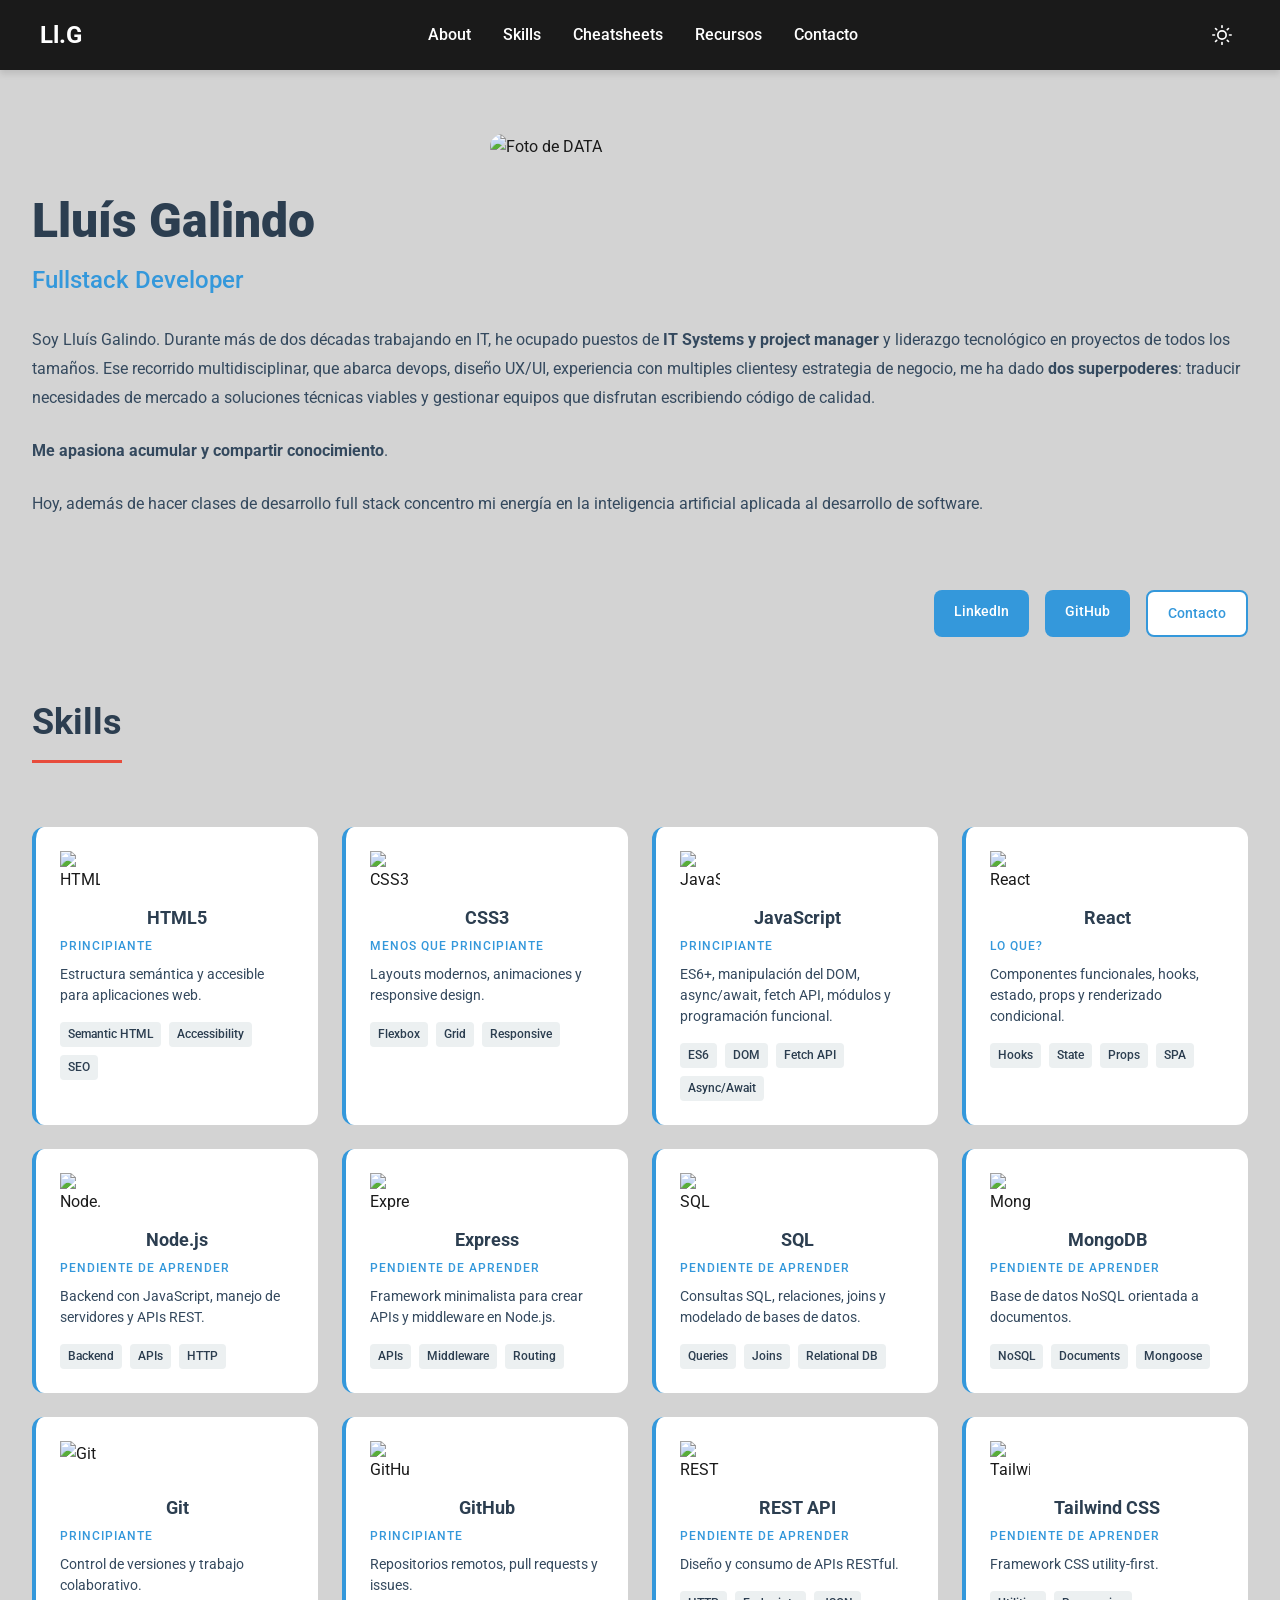
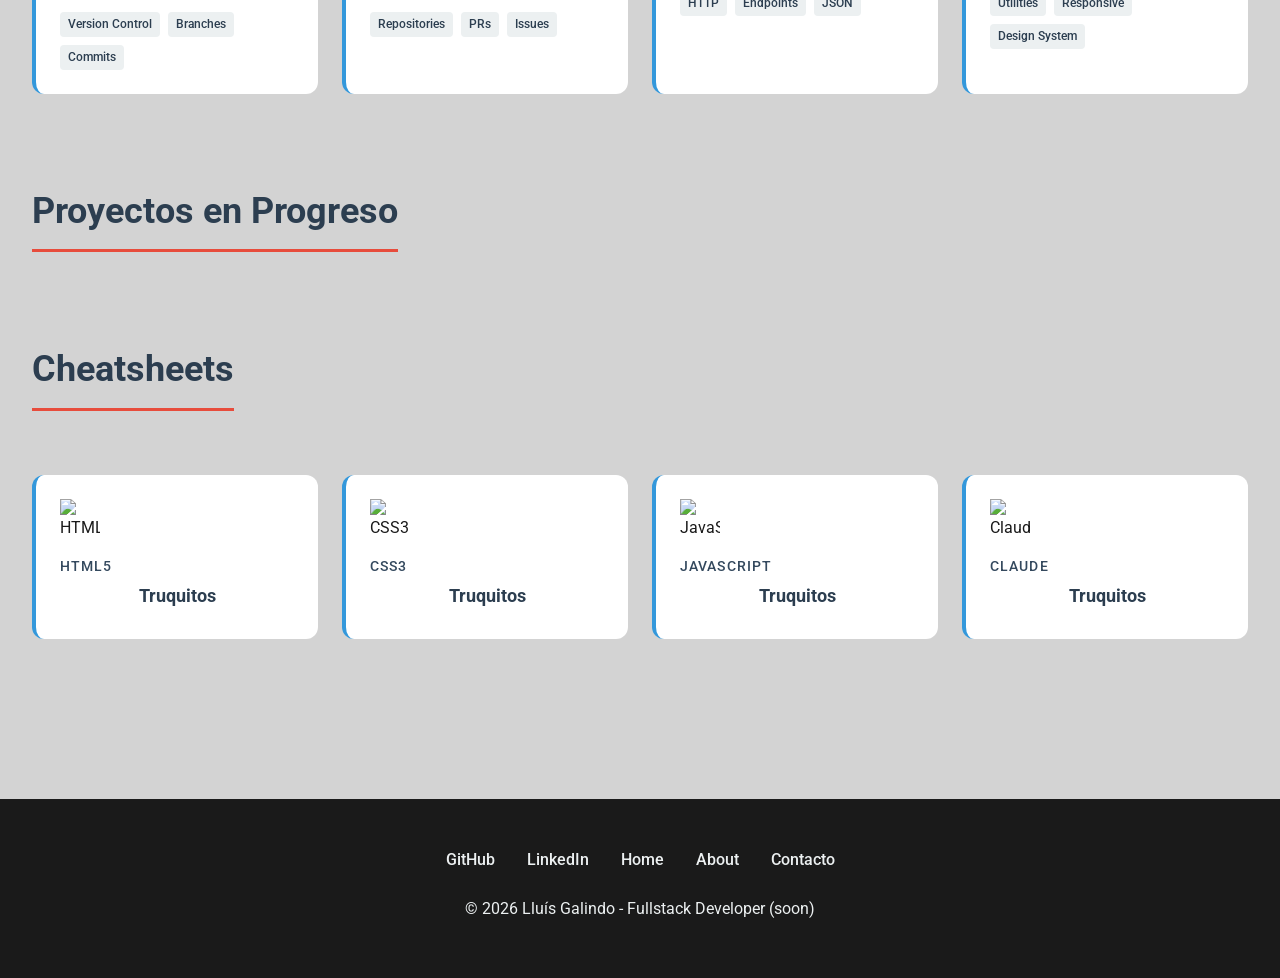
==== index.html @ 4d0cedb8 "afegir el contingut de cheatsheets.html, index.html i styles.css" ====
<!DOCTYPE html>
<html lang="es">
<head>
  <meta charset="UTF-8">
  <meta name="viewport" content="width=device-width, initial-scale=1.0">
  <link rel="icon" type="image/png" href="./imagenes/favicon.png">
  <link rel="stylesheet" href="./styles.css">
  <link rel="stylesheet" href="./reset.css">
  <title>CV & Portfolio de Lluís Galindo</title>
</head>
<body>
  <header></header>
  <main>
    <section class="hero">
      <article class="hero-content">
        <img src="https://res.cloudinary.com/dpfywsrok/image/upload/v1772722823/Dibuix_Lluis_p_lwi6kw.png" alt="Foto de DATA" width="300" style="border-radius: 50px;">
        <div class="hero-text">
          <h1>Lluís Galindo</h1>
          <h2>Fullstack Developer</h2>
          <p>
          Soy Lluís Galindo. Durante más de dos décadas trabajando en IT, he ocupado puestos de <strong>IT Systems y project manager</strong> 
          y liderazgo tecnológico en proyectos de todos los tamaños. 
          Ese recorrido multidisciplinar, que abarca devops, diseño UX/UI, experiencia con multiples clientesy estrategia de negocio, 
          me ha dado <strong>dos superpoderes</strong>: traducir necesidades de mercado a soluciones técnicas viables y 
          gestionar equipos que disfrutan escribiendo código de calidad.
        </p>
        <p>
          <strong>Me apasiona acumular y compartir conocimiento</strong>.</p>
        <p>
          Hoy, además de hacer clases de desarrollo full stack concentro mi energía en la inteligencia artificial aplicada al desarrollo de software.</p>
          </div>
          <div class="hero-buttons">
          <a href="https://www.linkedin.com/in/" target="_blank" class="btn btn-primary">LinkedIn</a>
          <a href="https://github.com/" target="_blank" class="btn btn-primary">GitHub</a>
          <a href="contacto.html" class="btn btn-secondary">Contacto</a>
        </div>
        </article>
    </section>

    <section id="skills" class="section">
      <h2>Skills</h2>
      <div id="skills-container"></div>
    </section>

    <section class="section">
      <h2>Proyectos en Progreso</h2>
    </section>

    <section id="cheatsheets" class="section">
      <h2>Cheatsheets</h2>
      <div class="cheatsheets-container">
        <a href="cheatsheets.html" class="skill-card">
          <div class="skill-icon">
            <img src="https://cdn.simpleicons.org/html5/E34F26" alt="HTML5 logo" width="48" height="48">
          </div>
          <p class="skill-name">HTML5</p>
          <h3>Truquitos</h3>
        </a>
        <a href="cheatsheets.html" class="skill-card">
          <div class="skill-icon">
            <img src="https://cdn.simpleicons.org/css/3178C6" alt="CSS3 logo" width="48" height="48">
          </div>
          <p class="skill-name">CSS3</p>
          <h3>Truquitos</h3>
        </a>
        <a href="cheatsheets.html" class="skill-card">
          <div class="skill-icon">
            <img src="https://cdn.simpleicons.org/javascript/F7DF1E" alt="JavaScript logo" width="48" height="48">
          </div>
          <p class="skill-name">JavaScript</p>
          <h3>Truquitos</h3>
        </a>
        <a href="cheatsheets.html" class="skill-card">
          <div class="skill-icon">
            <img src="https://cdn.simpleicons.org/claude/000000" alt="Claude logo" width="48" height="48">
          </div>
          <p class="skill-name">Claude</p>
          <h3>Truquitos</h3>
        </a>
      </div>
    </section>
  </main>
  <footer></footer>
  <script type="module" src="./js/main.js"></script>
</body>
</html>
---- styles.css ----
/* Import Google Fonts - Roboto */
@import url('https://fonts.googleapis.com/css2?family=Roboto:wght@300;400;500;700;900&display=swap');
:root {
  /* Colores principales */
  --primary: #2c3e50;        
  --secondary: #e74c3c;      
  --accent: #3498db;         
  --highlight: #f39c12;      
  --success: #27ae60; 
  
 /* Colores neutros */
  --dark: #1a1a1a;
  --grey-dark: #34495e;
  --grey: #7f8c8d;
  --grey-light: #ecf0f1;
  --light: #f8f9fa;
  --white: #ffffff;

    /* Tipografía */
  --font-light: 300;
  --font-regular: 400;
  --font-medium: 500;
  --font-bold: 700;
  --font-black: 900;

/* Tamaños de fuente */
  --fs-xs: 0.75rem;      /* 12px */
  --fs-sm: 0.875rem;     /* 14px */
  --fs-base: 1rem;       /* 16px */
  --fs-lg: 1.125rem;     /* 18px */
  --fs-xl: 1.25rem;      /* 20px */
  --fs-2xl: 1.5rem;      /* 24px */
  --fs-3xl: 1.875rem;    /* 30px */
  --fs-4xl: 2.25rem;     /* 36px */
  --fs-5xl: 3rem;        /* 48px */
  
  /* Espaciado */
  --spacing-xs: 0.5rem;
  --spacing-sm: 1rem;
  --spacing-md: 1.5rem;
  --spacing-lg: 2rem;
  --spacing-xl: 3rem;
  --spacing-2xl: 4rem;
  
  /* Transiciones */
  --transition-fast: 0.2s ease;
  --transition-base: 0.3s ease;
  --transition-slow: 0.5s ease;
  
  /* Breakpoints (usados en media queries) */
  --bp-sm: 576px;
  --bp-md: 768px;
  --bp-lg: 992px;
  --bp-xl: 1200px;
  
  /* Bordes */
  --radius-sm: 4px;
  --radius-md: 8px;
  --radius-lg: 12px;
  --radius-xl: 16px;
  --radius-full: 999px;
  
  /* Sombras */
  --shadow-sm: 0 1px 3px rgba(0, 0, 0, 0.1);
  --shadow-md: 0 4px 6px rgba(0, 0, 0, 0.1);
  --shadow-lg: 0 10px 25px rgba(0, 0, 0, 0.15);
  --shadow-xl: 0 20px 40px rgba(0, 0, 0, 0.2);
}

/* Estilos globales */

body {
  font-family: 'Roboto', sans-serif;
  font-weight: var(--font-regular);
  color: var(--dark);
  background-color: var(--light);
}

/* Header */
header {
  position: sticky;
  top: 0;
  background-color: var(--dark);
  box-shadow: var(--shadow-md);
  z-index: 1000;
  padding: var(--spacing-sm) var(--spacing-lg);
}

nav {
  display: flex;
  justify-content: space-between;
  align-items: center;
  max-width: 1200px;
  margin: 0 auto;
  color: var(--white);
}

.logo {
  font-size: var(--fs-2xl);
  font-weight: var(--font-black);
  color: var(--white);
  transition: color var(--transition-base);
}

.logo:hover {
  color: var(--secondary);
  
}

.nav-links {
  display: flex;
  gap: var(--spacing-lg);
  color: var(--white);
  flex: 1;
  justify-content: center;
}
.nav-links.active {
  display: flex;
  flex-direction: column;
  position: absolute;
  top: 60px;
  left: 0;
  width: 100%;
  background-color: var(--dark);
  padding: var(--spacing-md) var(--spacing-lg);
  gap: var(--spacing-sm);
  z-index: 999;
}

.nav-links.active a {
  color: var(--white);
}
.nav-links a {
  color: var(--white);
  font-weight: var(--font-medium);
  transition: color var(--transition-base);
  position: relative;
}

.nav-links a::after {
  content: '';
  position: absolute;
  bottom: -5px;
  left: 0;
  width: 0;
  height: 2px;
  background-color: var(--secondary);
  transition: width var(--transition-base);
}

.nav-links a:hover {
  color: var(--secondary);
}

.nav-links a:hover::after {
  width: 100%;
}

.nav-links a.active {
  color: var(--secondary);
  font-weight: var(--font-bold);
}

.nav-links a.active::after {
  width: 100%;
}


/* Dark Mode Toggle Button */
.dark-mode-toggle {
  display: flex;
  background: none;
  border: none;
  color: var(--white);
  cursor: pointer;
  padding: var(--spacing-xs);
  border-radius: var(--radius-sm);
  transition: all var(--transition-base);
}

.dark-mode-toggle:hover {
  background-color: var(--grey-light);
  transform: rotate(15deg);
}

.dark-mode-toggle svg {
  display: block;
}
/* Dark Mode */
body.dark-mode {
  background-color: #1a1a1a;
  color: #f8f9fa;
}

body.dark-mode header {
  background-color: #0a0a0a;
}

body.dark-mode main {
  background-color: #2a2a2a;
}

body.dark-mode .section h2 {
  color: #f8f9fa;
}

body.dark-mode .skill-card {
  background-color: #2c2c2c;
  color: #f8f9fa;
}

body.dark-mode .skill-card h3 {
  color: #f8f9fa;
}

body.dark-mode .skill-description {
  color: #ccc;
}

body.dark-mode .skill-tags .tag {
  background-color: #444;
  color: #f8f9fa;
}

body.dark-mode footer {
  background-color: #0a0a0a;
}

body.dark-mode .hero-text h1 {
  color: #f8f9fa;
}
body.dark-mode p {
  color: #ffffff;
}
/* Hamburger Menu */
#menu-toggle {
  display: none;
}
.hamburger {
  display: none; /* Hidden by default, shown in media query */
  flex-direction: column;
  justify-content: space-between;
  width: 30px;
  height: 24px;
  gap: 5px;
  cursor: pointer;
  z-index: 1001; /* Ensure it's above other content */
}

.hamburger span {
  display: block;
  width: 100%;
  height: 3px;
  background: white;
  border-radius: 2px;
  transition: all 0.3s ease;
}

/* Animación: hamburguesa activa */
.hamburger.active span:nth-child(1) {
  transform: translateY(10.5px) rotate(45deg);
}

.hamburger.active span:nth-child(2) {
  opacity: 0;
}

.hamburger.active span:nth-child(3) {
  transform: translateY(-10.5px) rotate(-45deg);
}

/* Main */
main {
  /*max-width: 1200px;*/
  margin: 0 auto;
  padding: var(--spacing-2xl) var(--spacing-lg);
  background-color: lightgrey;
  
  }



/* Hero Section */
.hero {
  margin-bottom: var(--spacing-2xl);
}

.hero-content {
  display: flex;
  flex-direction: column;
  align-items: center;
  gap: var(--spacing-lg);
}

.hero-image {
  width: 100%;
  border-radius: var(--radius-xl);
}

.hero-text {
  text-align: left;
}

.hero-text h1 {
  font-size: var(--fs-5xl);
  font-weight: var(--font-black);
  color: var(--primary);
  margin-bottom: var(--spacing-sm);
}

.hero-text h2 {
  font-size: var(--fs-2xl);
  font-weight: var(--font-medium);
  color: var(--accent);
  margin-bottom: var(--spacing-lg);
}

.hero-text p {
  margin-bottom: var(--spacing-md);
  color: var(--grey-dark);
  line-height: 1.8;
}

/* Hero Buttons */
.hero-buttons {
  display: flex;
  gap: var(--spacing-sm);
  justify-content: flex-end;
  margin-top: var(--spacing-sm);
  width: 100%;
}

.btn {
  padding: 10px 20px;
  font-weight: var(--font-medium);
  font-size: var(--fs-sm);
  border-radius: var(--radius-md);
  transition: all var(--transition-base);
  text-decoration: none;
  display: inline-block;
}

.btn-primary {
  background-color: var(--accent);
  color: var(--white);
}

.btn-primary:hover {
  background-color: var(--white);
  color: var(--accent);
  transform: translateY(-2px);
  box-shadow: var(--shadow-md);
}

.btn-secondary {
  background-color: var(--white);
  color: var(--accent);
  border: 2px solid var(--accent);
}

.btn-secondary:hover {
  background-color: var(--accent);
  color: var(--white);
  transform: translateY(-2px);
  box-shadow: var(--shadow-md);
}

/* Sections */
.section {
  margin-bottom: var(--spacing-2xl);
  position: relative;
}

.section h2 {
  font-size: var(--fs-4xl);
  font-weight: var(--font-bold);
  color: var(--primary);
  margin-bottom: var(--spacing-lg);
  padding-bottom: var(--spacing-sm);
  border-bottom: 3px solid var(--secondary);
  display: inline-block;
}

/* Skills */
.skills-grid {
  display: flex;
  flex-wrap: wrap;
  gap: var(--spacing-md);
  justify-content: center;
}
#skills-container {
  display: flex;
  flex-wrap: wrap;
  gap: var(--spacing-md);
  padding: var(--spacing-lg) 0;
}
.cheatsheets-container {
  display: flex;
  flex-wrap: wrap;
  gap: var(--spacing-md);
  padding: var(--spacing-lg) 0;
}
.skill-card {
  flex: 1 1 calc(25% - var(--spacing-md));
  min-width: 220px;
  background-color: var(--white);
  padding: var(--spacing-md);
  border-radius: var(--radius-lg);
  border-left: 4px solid var(--accent);
  text-decoration: none;
  color: inherit;
  transition: all var(--transition-base);
}

.skill-icon {
  margin-bottom: var(--spacing-sm);
}

.skill-icon img {
  width: 40px;
  height: 40px;
}

.skill-name {
  margin: 0 0 var(--spacing-xs);
  color: var(--grey-dark);
  font-size: var(--fs-sm);
  font-weight: var(--font-medium);
  text-transform: uppercase;
  letter-spacing: 0.08em;
}

.skill-card h3 {
  font-size: var(--fs-lg);
  font-weight: var(--font-bold);
  color: var(--primary);
  margin-bottom: var(--spacing-xs);
  text-align: center;
}

.skill-level {
  font-size: var(--fs-xs);
  color: var(--accent);
  font-weight: var(--font-medium);
  margin-bottom: var(--spacing-xs);
  text-transform: uppercase;
  letter-spacing: 1px;
}

.skill-description {
  font-size: var(--fs-sm);
  color: var(--grey-dark);
  line-height: 1.5;
  margin-bottom: var(--spacing-sm);
}

.skill-tags {
  display: flex;
  flex-direction: row;
  flex-wrap: wrap;
  gap: var(--spacing-xs);
}

.skill-tags .tag {
  font-size: var(--fs-xs);
  background-color: var(--grey-light);
  color: var(--primary);
  padding: 3px 8px;
  border-radius: var(--radius-sm);
  font-weight: var(--font-medium);
}
/* Projects */
.projects-grid {
  display: flex;
  flex-wrap: wrap;
  gap: var(--spacing-lg);
  justify-content: center;
}

.project-card {
  background-color: var(--white);
  padding: var(--spacing-xl);
  border-radius: var(--radius-lg);
  box-shadow: var(--shadow-md);
  transition: all var(--transition-base);
  flex: 1 1 300px;
  max-width: 500px;
}

.project-card:hover {
  transform: translateY(-8px);
  box-shadow: var(--shadow-xl);
}

.project-card h3 {
  font-size: var(--fs-2xl);
  font-weight: var(--font-bold);
  color: var(--secondary);
  margin-bottom: var(--spacing-sm);
}

.project-card p {
  color: var(--grey);
  margin-bottom: var(--spacing-md);
}

.project-card ul {
  list-style: none;
  padding-left: 0;
}

.project-card ul li {
  color: var(--grey-dark);
  padding: var(--spacing-xs) 0;
  padding-left: var(--spacing-lg);
  position: relative;
}

.project-card ul li::before {
  content: '▸';
  position: absolute;
  left: 0;
  color: var(--highlight);
  font-weight: var(--font-bold);
}

/* Cheatsheets */
.cheatsheets-grid {
  display: flex;
  flex-wrap: wrap;
  gap: var(--spacing-lg);
  justify-content: center;
}

.cheatsheet-card {
  background: linear-gradient(135deg, var(--accent) 0%, var(--primary) 100%);
  padding: var(--spacing-xl);
  border-radius: var(--radius-lg);
  color: var(--white);
  box-shadow: var(--shadow-md);
  transition: all var(--transition-base);
  flex: 1 1 250px;
  max-width: 350px;
}

.cheatsheet-card:hover {
  transform: translateY(-5px) scale(1.02);
  box-shadow: var(--shadow-xl);
}

.cheatsheet-card h3 {
  font-size: var(--fs-xl);
  font-weight: var(--font-bold);
  margin-bottom: var(--spacing-sm);
}

.cheatsheet-card p {
  font-size: var(--fs-sm);
  opacity: 0.9;
}

/* Contact Section */
.contact-section {
  display: flex;
  flex-direction: column;
  align-items: flex-start;
  padding: var(--spacing-2xl) var(--spacing-lg);
  max-width: 1200px;
  margin: 0 auto;
  width: 100%;
}

.contact-section h1 {
  font-size: var(--fs-4xl);
  font-weight: var(--font-bold);
  color: var(--primary);
  margin-bottom: var(--spacing-sm);
  padding-bottom: var(--spacing-sm);
  border-bottom: 3px solid var(--secondary);
  text-align: left;
}

.contact-intro {
  color: var(--grey);
  margin-bottom: var(--spacing-xl);
  text-align: left;
  font-size: var(--fs-lg);
  font-weight: var(--font-regular);
}

.contact-container {
  width: 100%;
  background-color: var(--white);
  padding: var(--spacing-xl);
  border-radius: var(--radius-lg);
  border: 1px solid var(--grey-light);
}

.contact-form {
  display: flex;
  flex-direction: column;
  gap: var(--spacing-lg);
  width: 100%;
}

.form-group {
  display: flex;
  flex-direction: column;
  gap: var(--spacing-xs);
}

.form-group label {
  font-weight: var(--font-medium);
  color: var(--grey-dark);
}

.form-group input,
.form-group textarea {
  padding: var(--spacing-sm) var(--spacing-md);
  border: 1px solid var(--grey-light);
  border-radius: var(--radius-sm);
  transition: all var(--transition-base);
  background-color: var(--white);
  font-size: var(--fs-base);
}

.form-group input:focus,
.form-group textarea:focus {
  outline: none;
  border-color: var(--accent);
  box-shadow: 0 0 0 3px rgba(52, 152, 219, 0.1);
}

.form-group textarea {
  resize: vertical;
  min-height: 120px;
}

.btn-submit {
  padding: var(--spacing-sm) var(--spacing-xl);
  background-color: var(--accent);
  color: var(--white);
  font-weight: var(--font-medium);
  border-radius: var(--radius-md);
  border: none;
  transition: all var(--transition-base);
  position: absolute;
  right: 0;
  bottom: -60px;
  font-size: var(--fs-base);
}

.btn-submit:hover {
  background-color: var(--primary);
  transform: translateY(-2px);
  box-shadow: var(--shadow-md);
}

/* Dark mode for forms */
body.dark-mode .form-group input,
body.dark-mode .form-group textarea {
  background-color: var(--dark);
  color: var(--white);
  border-color: var(--grey);
}

body.dark-mode .form-group label {
  color: var(--grey-light);
}

body.dark-mode .form-group input:focus,
body.dark-mode .form-group textarea:focus {
  border-color: var(--accent);
  box-shadow: 0 0 0 3px rgba(52, 152, 219, 0.2);
}

/* Footer */
footer {
  background-color: var(--dark);
  color: var(--grey-light);
  padding: var(--spacing-xl);
  text-align: center;
}

.footer-nav {
  display: flex;
  justify-content: center;
  gap: var(--spacing-lg);
  margin-bottom: var(--spacing-md);
}

.footer-nav a {
  color: var(--grey-light);
  font-weight: var(--font-medium);
  transition: color var(--transition-base);
}

.footer-nav a:hover {
  color: var(--highlight);
}

footer p {
  margin: var(--spacing-xs) 0;
}

.heart {
  display: inline-block;
  color: var(--secondary);
  font-size: var(--fs-xl);
  animation: heartbeat 1.5s infinite;
}

/* Animación heartbeat */
@keyframes heartbeat {
  0%, 100% {
    transform: scale(1);
  }
  14% {
    transform: scale(1.3);
  }
  28% {
    transform: scale(1);
  }
  42% {
    transform: scale(1.2);
  }
  70% {
    transform: scale(1);
  }
}

/* Responsive Design */
@media (max-width: 992px) {
  .hero-text h1 {
    font-size: var(--fs-4xl);
  }
  
  .btn {
    text-align: center;
  }
}

@media (max-width: 768px) {
  header {
    padding: var(--spacing-sm);
  }
  nav {
    position: relative;
  }
  /* Ocultar menú y mostrar hamburguesa */
  .nav-links {
    display: none;
  }
  
  .hamburger {
    display: flex;
     margin-left: auto;
  }
  
  .dark-mode-toggle {
    display: flex;
    margin-left: var(--spacing-sm);
  }
  
  main {
    padding: var(--spacing-lg) var(--spacing-sm);
  }
  
  .hero-text h1 {
    font-size: var(--fs-3xl);
  }
  
  .hero-text h2 {
    font-size: var(--fs-xl);
  }
  
  .section h2 {
    font-size: var(--fs-3xl);
  }
  
  .contact-container {
    padding: var(--spacing-lg);
  }
  
  .skill-card {
    min-width: 120px;
  }

  /* Show nav-links when menu-toggle is checked and on smaller screens */
  #menu-toggle:checked ~ .nav-links {
    display: flex;
    flex-direction: column;
    position: absolute;
    top: 60px; /* Adjust based on header height */
    left: 0;
    width: 100%;
    background-color: var(--white);
    box-shadow: var(--shadow-md);
    padding: var(--spacing-md) var(--spacing-lg);
    gap: var(--spacing-sm);
  }

  .nav-links li {
    width: 100%;
    text-align: center;
  }
}

@media (max-width: 576px) {
  .nav-links {
    flex-direction: column;
    gap: var(--spacing-xs);
  }
  
  .footer-nav {
    flex-direction: column;
    gap: var(--spacing-sm);
  }
    .hero-buttons {
    flex-direction: column;
    width: 100%;
    max-width: 300px;
  }
}
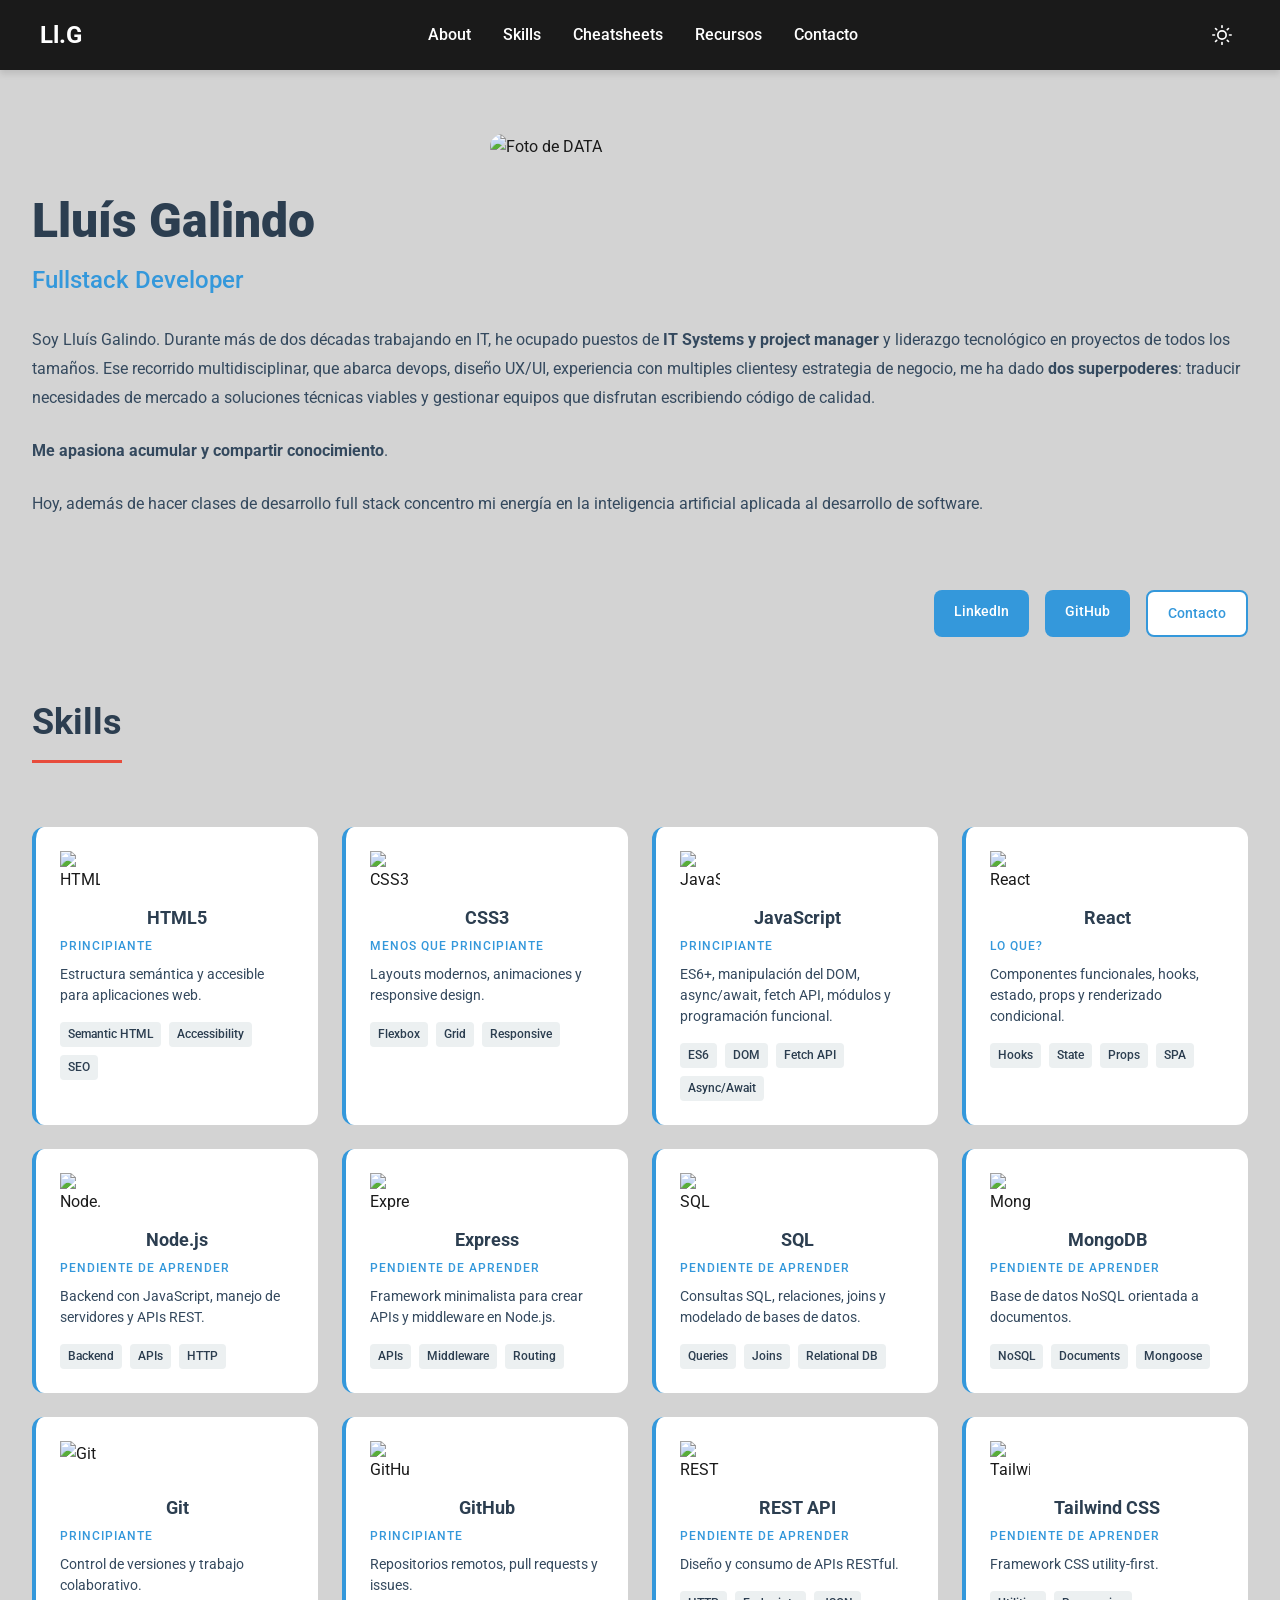
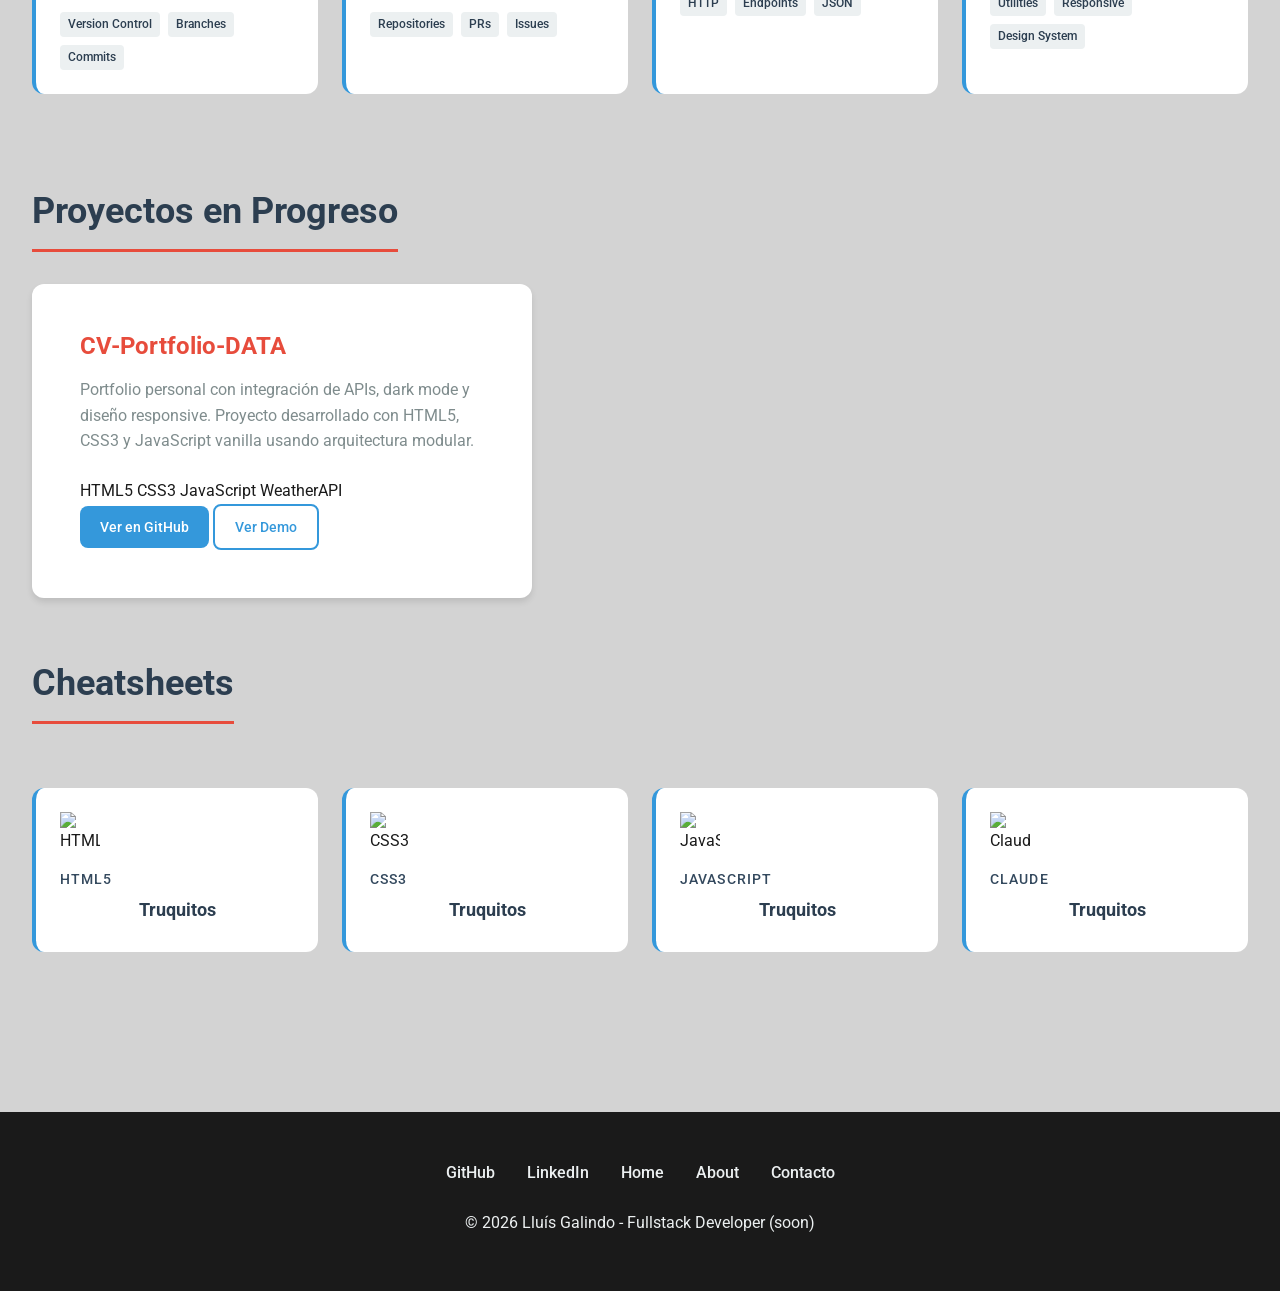
==== commit d39b598d: "bug fixed + secció projectes actualitzada" ====
--- a/index.html
+++ b/index.html
@@ -4,8 +4,8 @@
   <meta charset="UTF-8">
   <meta name="viewport" content="width=device-width, initial-scale=1.0">
   <link rel="icon" type="image/png" href="./imagenes/favicon.png">
+  <link rel="stylesheet" href="./reset.css">
   <link rel="stylesheet" href="./styles.css">
-  <link rel="stylesheet" href="./reset.css">
   <title>CV & Portfolio de Lluís Galindo</title>
 </head>
 <body>
@@ -42,34 +42,54 @@
       <div id="skills-container"></div>
     </section>
 
-    <section class="section">
+       <section class="section">
       <h2>Proyectos en Progreso</h2>
+      <div class="projects-container">
+        <article class="project-card">
+          <h3>CV-Portfolio-DATA</h3>
+          <p>Portfolio personal con integración de APIs, dark mode y diseño responsive. Proyecto desarrollado con HTML5, CSS3 y JavaScript vanilla usando arquitectura modular.</p>
+          <div class="project-tech">
+            <span class="tag">HTML5</span>
+            <span class="tag">CSS3</span>
+            <span class="tag">JavaScript</span>
+            <span class="tag">WeatherAPI</span>
+          </div>
+          <div class="project-links">
+            <a href="https://github.com/" target="_blank" rel="noopener noreferrer" class="btn btn-primary">
+              Ver en GitHub
+            </a>
+            <a href="https:///" target="_blank" rel="noopener noreferrer" class="btn btn-secondary">
+              Ver Demo
+            </a>
+          </div>
+        </article>
+      </div>
     </section>
 
     <section id="cheatsheets" class="section">
       <h2>Cheatsheets</h2>
       <div class="cheatsheets-container">
-        <a href="cheatsheets.html" class="skill-card">
+        <div class="skill-card">
           <div class="skill-icon">
             <img src="https://cdn.simpleicons.org/html5/E34F26" alt="HTML5 logo" width="48" height="48">
           </div>
           <p class="skill-name">HTML5</p>
-          <h3>Truquitos</h3>
-        </a>
-        <a href="cheatsheets.html" class="skill-card">
+          <h3><a href="documents/Cheatsheet_sprint_1.pdf" target="_blank" rel="noopener noreferrer" class="card-link" onclick="window.open(this.href, '_blank', 'noopener,noreferrer,width=1000,height=700'); return false;">Truquitos</a></h3>
+        </div>
+        <div class="skill-card">
           <div class="skill-icon">
             <img src="https://cdn.simpleicons.org/css/3178C6" alt="CSS3 logo" width="48" height="48">
           </div>
           <p class="skill-name">CSS3</p>
-          <h3>Truquitos</h3>
-        </a>
-        <a href="cheatsheets.html" class="skill-card">
+          <h3><a href="documents/CSS3 Cheatsheet_sprint_2_1.pdf" target="_blank" rel="noopener noreferrer" class="card-link" onclick="window.open(this.href, '_blank', 'noopener,noreferrer,width=1000,height=700'); return false;">Truquitos</a></h3>
+        </div>
+        <div class="skill-card">
           <div class="skill-icon">
             <img src="https://cdn.simpleicons.org/javascript/F7DF1E" alt="JavaScript logo" width="48" height="48">
           </div>
           <p class="skill-name">JavaScript</p>
-          <h3>Truquitos</h3>
-        </a>
+          <h3><a href="documents/%C2%BFC%C3%B3mo%20funciona%20realmente%20Claude%20Code%3F%20.pages" target="_blank" rel="noopener noreferrer" class="card-link" onclick="window.open(this.href, '_blank', 'noopener,noreferrer,width=1000,height=700'); return false;">Truquitos</a></h3>
+        </div>
         <a href="cheatsheets.html" class="skill-card">
           <div class="skill-icon">
             <img src="https://cdn.simpleicons.org/claude/000000" alt="Claude logo" width="48" height="48">
--- a/styles.css
+++ b/styles.css
@@ -436,6 +436,15 @@
   color: var(--primary);
   margin-bottom: var(--spacing-xs);
   text-align: center;
+}
+
+.card-link {
+  color: var(--primary);
+  text-decoration: none;
+}
+
+.card-link:hover {
+  color: var(--secondary);
 }
 
 .skill-level {
@@ -822,3 +831,178 @@
     max-width: 300px;
   }
 }
+.resources-section {
+  max-width: 1200px;
+  margin: 0 auto;
+  padding: var(--spacing-xl) var(--spacing-md);
+}
+
+.resources-section h1 {
+  text-align: left;
+  font-size: var(--fs-4xl);
+  font-weight: var(--font-bold);
+  color: var(--primary);
+  margin-bottom: var(--spacing-sm);
+  padding-bottom: var(--spacing-sm);
+  border-bottom: 3px solid var(--secondary);
+  display: inline-block;
+}
+
+.section-subtitle {
+  text-align: left;
+  color: var(--text-secondary);
+  font-size: 1.1rem;
+  margin-bottom: var(--spacing-xl);
+}
+
+/* Tabs */
+.resources-tabs {
+  display: flex;
+  gap: var(--spacing-sm);
+  flex-wrap: wrap;
+  justify-content: center;
+  margin-bottom: var(--spacing-lg);
+  padding-bottom: var(--spacing-md);
+  border-bottom: 2px solid var(--light-gray);
+}
+
+.tab-btn {
+  background-color: transparent;
+  border: 2px solid var(--light-gray);
+  color: var(--primary);
+  padding: var(--spacing-sm) var(--spacing-md);
+  border-radius: var(--border-radius);
+  font-size: 0.95rem;
+  font-weight: 500;
+  cursor: pointer;
+  transition: all var(--transition-normal);
+}
+
+.tab-btn:hover {
+  border-color: var(--accent);
+  color: var(--accent);
+}
+
+.tab-btn.active {
+  background-color: var(--accent);
+  border-color: var(--accent);
+  color: var(--white);
+}
+
+/* Tab Panels */
+.tabs-content {
+  min-height: 400px;
+}
+
+.tab-panel {
+  display: none;
+}
+
+.tab-panel.active {
+  display: block;
+  animation: fadeIn 0.3s ease-in;
+}
+
+@keyframes fadeIn {
+  from {
+    opacity: 0;
+    transform: translateY(10px);
+  }
+  to {
+    opacity: 1;
+    transform: translateY(0);
+  }
+}
+
+/* Resources Grid */
+.resources-grid {
+  display: flex;
+  flex-wrap: wrap;
+  gap: var(--spacing-md);
+}
+
+.resource-card {
+  flex: 1 1 calc(50% - var(--spacing-md));
+  background-color: var(--white);
+  border-radius: var(--border-radius);
+  padding: var(--spacing-md);
+  box-shadow: var(--shadow-sm);
+  text-decoration: none;
+  color: var(--primary);
+  transition: all var(--transition-normal);
+  border-left: 4px solid var(--accent);
+}
+
+.resource-card:hover {
+  transform: translateY(-4px);
+  box-shadow: var(--shadow-md);
+  border-left-color: var(--secondary);
+}
+
+.resource-card h3 {
+  font-size: 1.2rem;
+  font-weight: 700;
+  color: var(--primary);
+  margin-bottom: var(--spacing-xs);
+}
+
+.resource-card p {
+  font-size: 0.9rem;
+  color: var(--text-secondary);
+  line-height: 1.5;
+}
+
+/* Dark Mode for Resources */
+body.dark-mode .resources-section h1 {
+  color: var(--primary);
+}
+
+body.dark-mode .tab-btn {
+  border-color: #3a3a3a;
+  color: var(--primary);
+}
+
+body.dark-mode .tab-btn:hover {
+  border-color: var(--accent);
+  color: var(--accent);
+}
+
+body.dark-mode .tab-btn.active {
+  background-color: var(--accent);
+  border-color: var(--accent);
+  color: var(--white);
+}
+
+body.dark-mode .resource-card {
+  background-color: #1e1e1e;
+  border: 1px solid #3a3a3a;
+  border-left: 4px solid var(--accent);
+}
+
+body.dark-mode .resource-card:hover {
+  border-left-color: var(--secondary);
+  box-shadow: var(--shadow-md);
+}
+
+body.dark-mode .resource-card h3 {
+  color: var(--primary);
+}
+
+/* Responsive */
+@media (max-width: 768px) {
+  .resources-tabs {
+    gap: var(--spacing-xs);
+  }
+  
+  .tab-btn {
+    font-size: 0.85rem;
+    padding: var(--spacing-xs) var(--spacing-sm);
+  }
+  
+  .resource-card {
+    flex: 1 1 100%;
+  }
+  
+  .resources-section h1 {
+    font-size: 2rem;
+  }
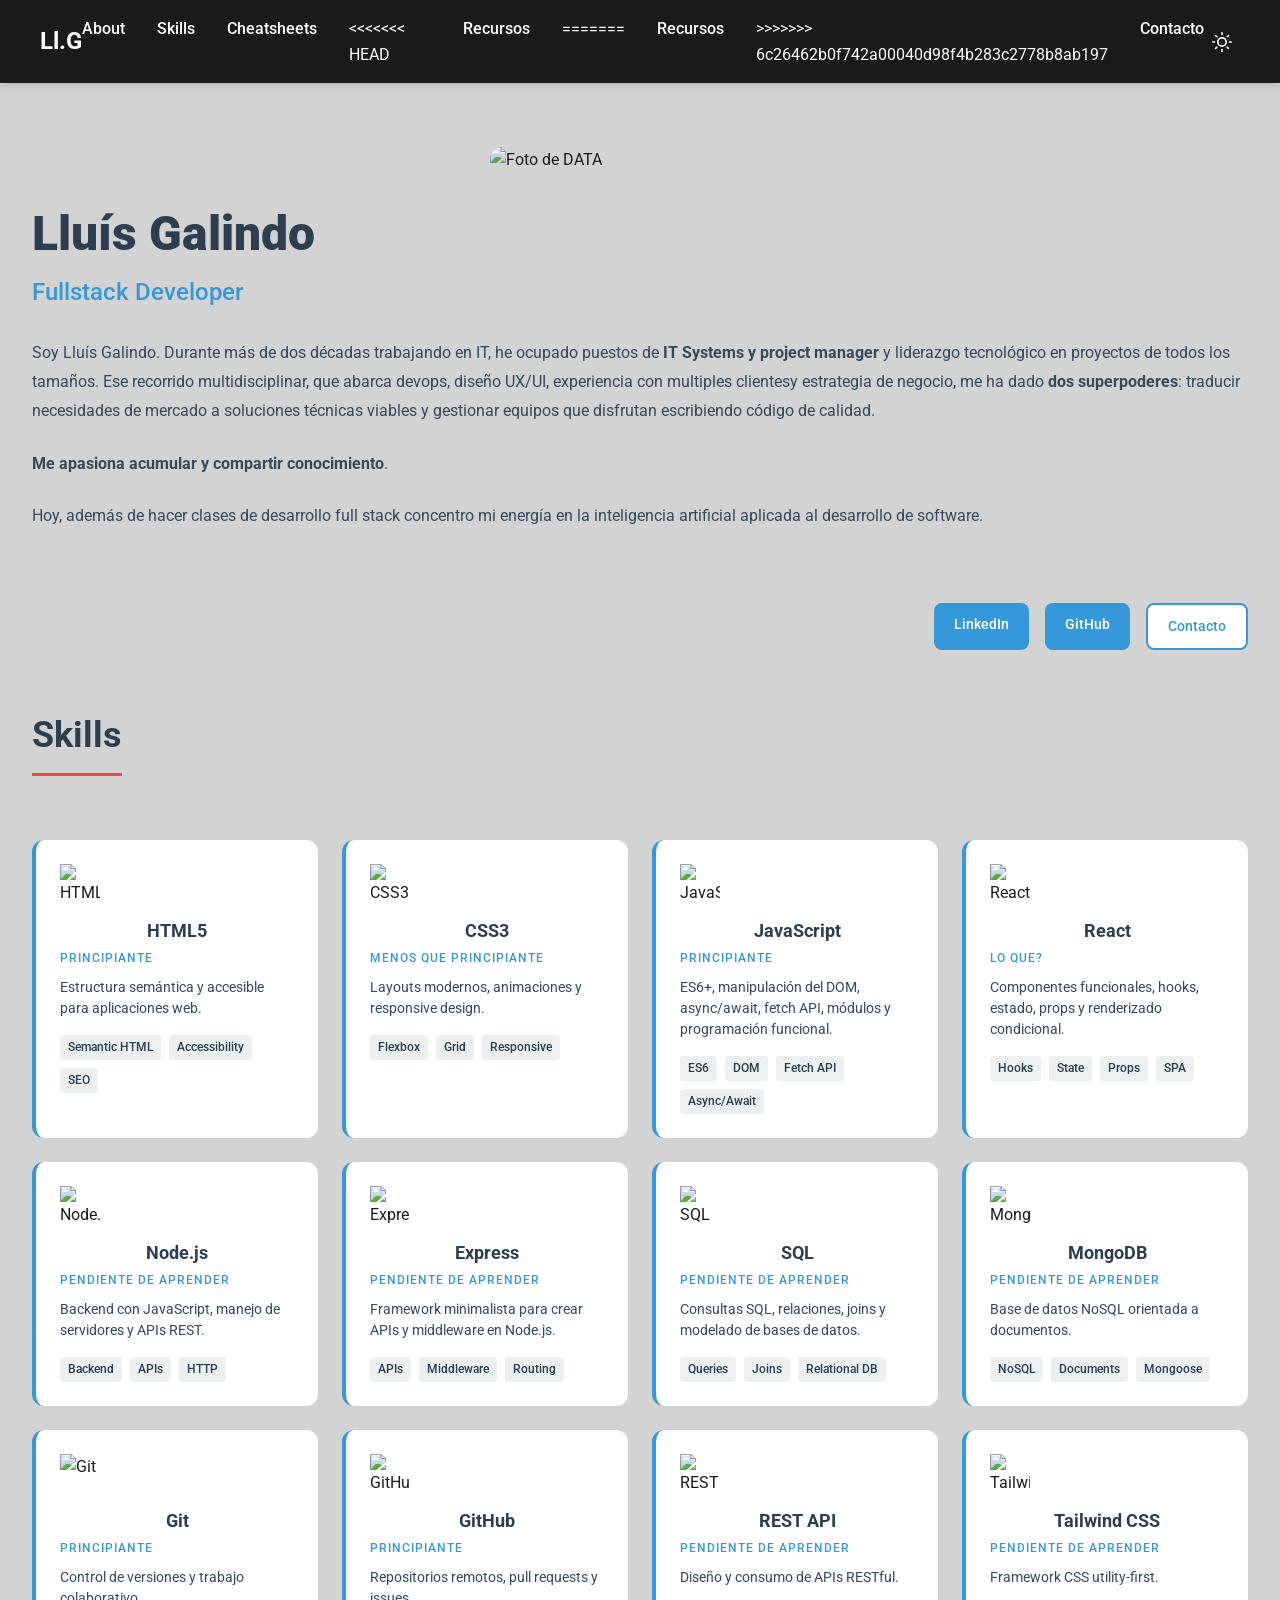
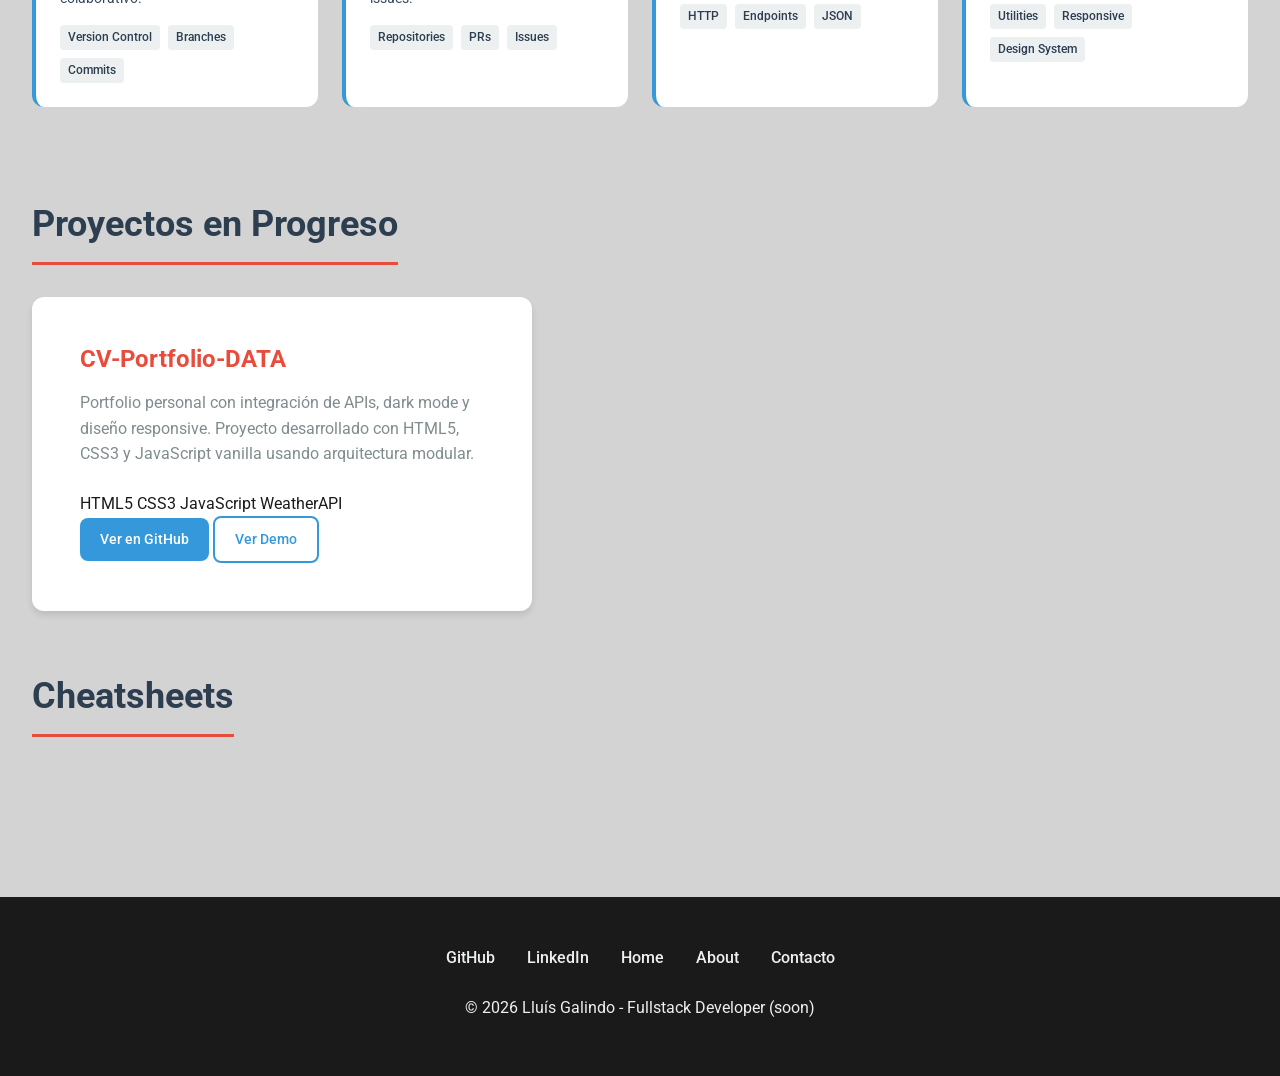
==== commit a57babea: "Merge branch 'main' of https://github.com/llgalindoe-afk/PersonalWeb" ====
--- a/index.html
+++ b/index.html
@@ -68,36 +68,6 @@
 
     <section id="cheatsheets" class="section">
       <h2>Cheatsheets</h2>
-      <div class="cheatsheets-container">
-        <div class="skill-card">
-          <div class="skill-icon">
-            <img src="https://cdn.simpleicons.org/html5/E34F26" alt="HTML5 logo" width="48" height="48">
-          </div>
-          <p class="skill-name">HTML5</p>
-          <h3><a href="documents/Cheatsheet_sprint_1.pdf" target="_blank" rel="noopener noreferrer" class="card-link" onclick="window.open(this.href, '_blank', 'noopener,noreferrer,width=1000,height=700'); return false;">Truquitos</a></h3>
-        </div>
-        <div class="skill-card">
-          <div class="skill-icon">
-            <img src="https://cdn.simpleicons.org/css/3178C6" alt="CSS3 logo" width="48" height="48">
-          </div>
-          <p class="skill-name">CSS3</p>
-          <h3><a href="documents/CSS3 Cheatsheet_sprint_2_1.pdf" target="_blank" rel="noopener noreferrer" class="card-link" onclick="window.open(this.href, '_blank', 'noopener,noreferrer,width=1000,height=700'); return false;">Truquitos</a></h3>
-        </div>
-        <div class="skill-card">
-          <div class="skill-icon">
-            <img src="https://cdn.simpleicons.org/javascript/F7DF1E" alt="JavaScript logo" width="48" height="48">
-          </div>
-          <p class="skill-name">JavaScript</p>
-          <h3><a href="documents/%C2%BFC%C3%B3mo%20funciona%20realmente%20Claude%20Code%3F%20.pages" target="_blank" rel="noopener noreferrer" class="card-link" onclick="window.open(this.href, '_blank', 'noopener,noreferrer,width=1000,height=700'); return false;">Truquitos</a></h3>
-        </div>
-        <a href="cheatsheets.html" class="skill-card">
-          <div class="skill-icon">
-            <img src="https://cdn.simpleicons.org/claude/000000" alt="Claude logo" width="48" height="48">
-          </div>
-          <p class="skill-name">Claude</p>
-          <h3>Truquitos</h3>
-        </a>
-      </div>
     </section>
   </main>
   <footer></footer>
